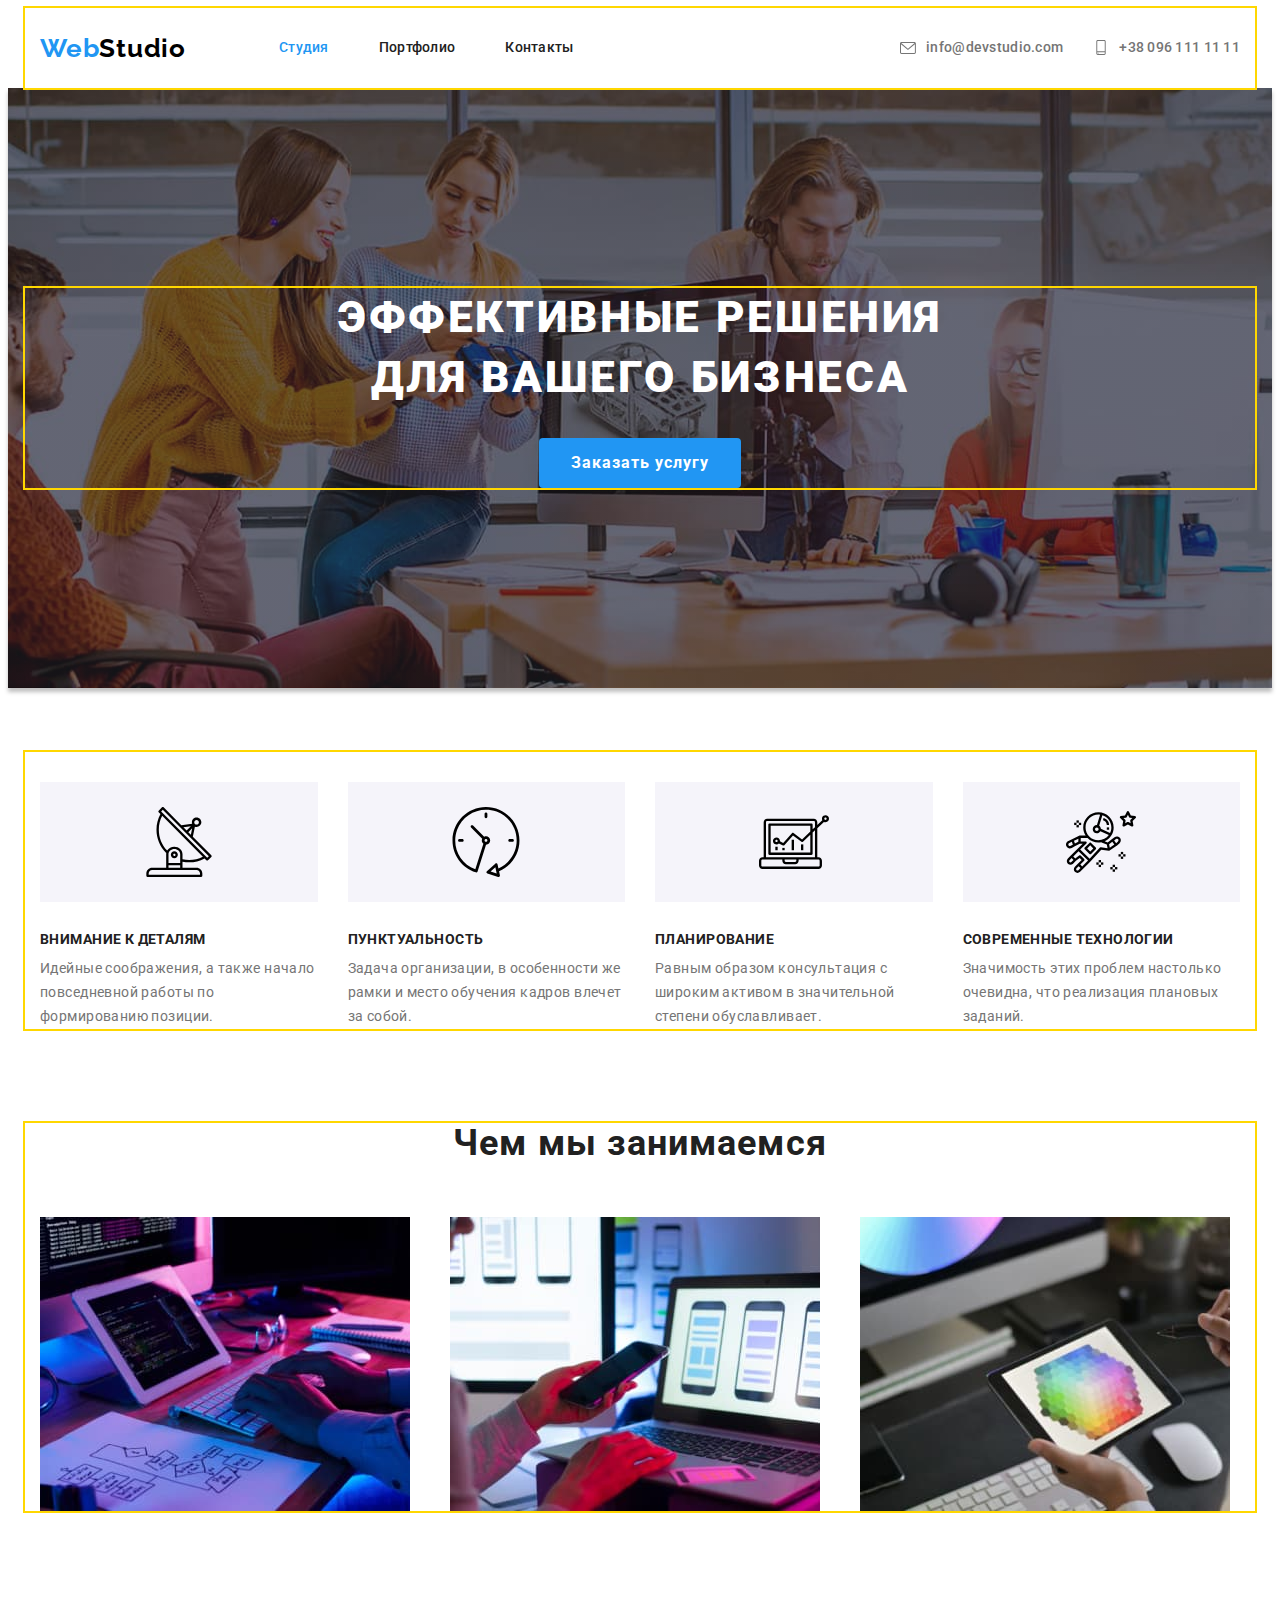
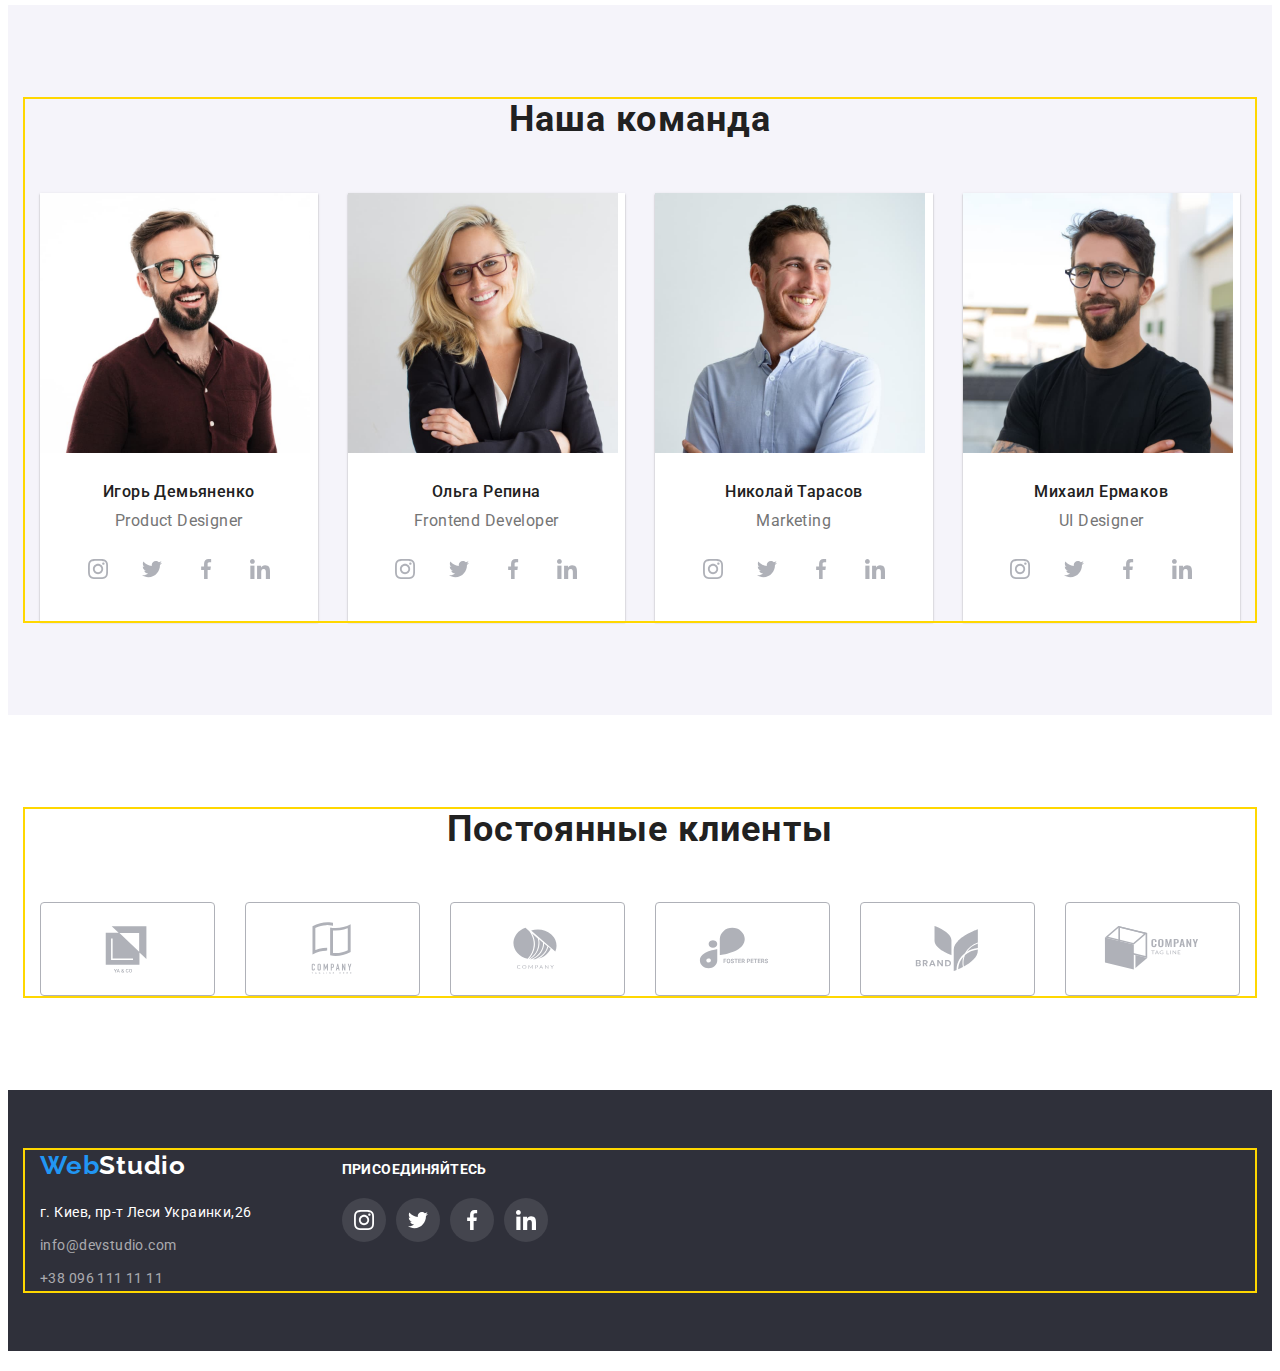
==== index.html @ 7d4956e7 "add files" ====
<!DOCTYPE html>
<html lang="ru">
<head>
    <meta charset="UTF-8">
    <meta http-equiv="X-UA-Compatible" content="IE=edge">
    <meta name="viewport" content="width=device-width, initial-scale=1.0">
    <link rel="stylesheet" href="https://cdnjs.cloudflare.com/ajax/libs/modern-normalize/1.1.0/modern-normalize.min.css"
        integrity="sha512-wpPYUAdjBVSE4KJnH1VR1HeZfpl1ub8YT/NKx4PuQ5NmX2tKuGu6U/JRp5y+Y8XG2tV+wKQpNHVUX03MfMFn9Q=="
        crossorigin="anonymous" referrerpolicy="no-referrer" />
    <link rel="stylesheet" href="./css/styles.css" />
    <link rel="preconnect" href="https://fonts.googleapis.com">
    <link rel="preconnect" href="https://fonts.gstatic.com" crossorigin>
    <link href="https://fonts.googleapis.com/css2?family=Raleway:wght@700&family=Roboto:wght@400;500;700;900&display=swap"
        rel="stylesheet">
    <title>Web Studio</title>
</head>
    <body>
        <!--header-->
        <header class="header">
            <div class="conteiner header-container">
                <nav class="heder-nav">
                    <a class="logo link " href="./index.html" lang="en">
                        Web<span class="header-logo">Studio</span>
                    </a>
                    <ul class="list header-list">
                        <li class="header-item"><a class="link header-link current-link" href="./index.html">Студия</a></li>
                        <li class="header-item"><a class="link header-link" href="./portfolio.html">Портфолио</a></li>
                        <li class="header-item"><a class="link header-link" href="./contacts">Контакты</a></li>
                    </ul>   
                </nav>
                <!--contacts-->
                <ul class="list header-contacts-list">
                    <li class="contakt-item">
                        <a class="link header-link" href="mailto:info@devstudio.com">
                            <svg class="contact-icon" width="16" height="12"><use href="images/icons.svg#icon-envelope"></use></svg>
                        info@devstudio.com</a>
                    </li>
                    <li class="contakt-item">
                        <a class="link header-link" href="tel:+380961111111">
                            <svg class="contact-icon" width="16" height="15">
                                <use href="images/icons.svg#icon-smartphone"></use>
                            </svg>
                            +38 096 111 11 11</a>
                    </li>
                </ul>
            </div>
        </header>
        <!--main-->
        <main class="main">
            <!--overlay-->
                <section class="hero-section overlay">
                    <div class="conteiner">
                            <h1 class="hiro-title">Эффективные решения для вашего бизнеса</h1>
                            <button class="hiro-btn" type="button">Заказать услугу</button>
                    </div> 
                </section>
            <!--features-->
            <section class="features section">
                <div class="conteiner">
                    <ul class="list features-list card-set">
                        <li class="features-item item">
                            <div class="features-group-item">
                                <svg class="features-group-icon" width="70" height="70">
                                    <use href="images/icons.svg#icon-antenna-1"></use>
                                </svg>
                            </div>
                            <h3 class="features-title">Внимание к деталям</h3>
                            <p class="features-after-title">Идейные соображения, а также начало повседневной работы по формированию позиции.</p>
                        </li>
                        <li class="features-item item">
                            <div class="features-group-item">
                                <svg class="features-group-icon" width="70" height="70">
                                    <use href="images/icons.svg#icon-clock-1"></use>
                                </svg>
                            </div>
                            <h3 class="features-title features-margin">Пунктуальность</h3>
                            <p class="features-after-title features-margin">Задача организации, в особенности же рамки и место обучения кадров влечет за собой.</p>
                        </li>
                        <li class="features-item item">
                            <div class="features-group-item">
                                <svg class="features-group-icon" width="70" height="70">
                                    <use href="images/icons.svg#icon-diagram-1"></use>
                                </svg>
                            </div>
                            <h3 class="features-title features-margin">Планирование</h3>
                            <p class="features-after-title features-margin">Равным образом консультация с широким активом в значительной степени обуславливает.</p>
                        </li>
                        <li class="features-item item">
                            <div class="features-group-item">
                                <svg class="features-group-icon" width="70" height="70">
                                    <use href="images/icons.svg#icon-astronaut-1"></use>
                                </svg>
                            </div>
                            <h3 class="features-title features-margin">Современные технологии</h3>
                            <p class="features-after-title features-margin">Значимость этих проблем настолько очевидна, что реализация плановых заданий.</p>
                        </li>
                    </ul>
                </div>
            </section>
            <!--work-->
            <section class="section work">
                <div class="conteiner">
                    <h2 class="section-title">Чем мы занимаемся</h2>
                    <ul class="list work-list card-set">
                        <li class="work-item item"><img width="370" height="294" src="./images/about_1.jpg" alt="написание кода для веб-сайта"></li>
                        <li class="work-item item"><img width="370" height="294" src="./images/about_2.jpg" alt="разработка мобильного дизайна"></li>
                        <li class="work-item item"><img width="370" height="294" src="./images/about_3.jpg" alt="подбор цветового решения дизайнером"></li>
                    </ul>
                </div>
            </section>
            <!--about-->
            <section class="section about">
                <div class="conteiner">
                    <h2 class="section-title">Наша команда</h2>
                    <ul class="card-set list">
                        <li class="about-item item">
                            <img width="270" height="260" src="./images/teem_1.jpg" alt="Игорь Демьяненко">
                            <div class=" about-wrapper">
                                <h3 class="about-item-title">Игорь Демьяненко</h3>
                                <p class="about-after-title" lang="en">Product Designer</p>
                                <ul class="social-list list">
                                    <li class="social-item">
                                        <a href="" class="social-link" target="_blank" rel="noopener norefererr">
                                            <svg class="social-icon" width="20" height="20">
                                                <use href="images/icons.svg#icon-instagram-2"></use>
                                            </svg>
                                        </a>
                                    </li>
                                    <li class="social-item">
                                        <a href="" class="social-link" target="_blank" rel="noopener norefererr">
                                            <svg class="social-icon" width="20" height="20">
                                                <use href="images/icons.svg#icon-twitter-1"></use>
                                            </svg>
                                        </a>
                                    </li>
                                    <li class="social-item">
                                        <a href="" class="social-link" target="_blank" rel="noopener norefererr">
                                            <svg class="social-icon" width="20" height="20">
                                                <use href="images/icons.svg#icon-facebook-1"></use>
                                            </svg>
                                        </a>
                                    </li>
                                    <li class="social-item">
                                        <a href="" class="social-link" target="_blank" rel="noopener norefererr">
                                            <svg class="social-icon" width="20" height="20">
                                                <use href="images/icons.svg#icon-linkedin-1"></use>
                                            </svg>
                                        </a>
                                    </li>
                                </ul>
                            </div>
                        </li>
                        <li class="about-item item">
                            <img width="270" height="260" src="./images/teem_2.jpg" alt="Ольга Репина">
                            <div class=" about-wrapper">
                                <h3 class="about-item-title">Ольга Репина</h3>
                                <p class="about-after-title" lang="en">Frontend Developer</p>
                                <ul class="social-list list">
                                    <li class="social-item">
                                        <a href="" class="social-link" target="_blank" rel="noopener norefererr">
                                            <svg class="social-icon" width="20" height="20">
                                                <use href="images/icons.svg#icon-instagram-2"></use>
                                            </svg>
                                        </a>
                                    </li>
                                    <li class="social-item">
                                        <a href="" class="social-link" target="_blank" rel="noopener norefererr">
                                            <svg class="social-icon" width="20" height="20">
                                                <use href="images/icons.svg#icon-twitter-1"></use>
                                            </svg>
                                        </a>
                                    </li>
                                    <li class="social-item">
                                        <a href="" class="social-link" target="_blank" rel="noopener norefererr">
                                            <svg class="social-icon" width="20" height="20">
                                                <use href="images/icons.svg#icon-facebook-1"></use>
                                            </svg>
                                        </a>
                                    </li>
                                    <li class="social-item">
                                        <a href="" class="social-link" target="_blank" rel="noopener norefererr">
                                            <svg class="social-icon" width="20" height="20">
                                                <use href="images/icons.svg#icon-linkedin-1"></use>
                                            </svg>
                                        </a>
                                    </li>
                                </ul>
                            </div>
                        </li>
                        <li class="about-item item">
                            <img width="270" height="260" src="./images/teem_3.jpg" alt="Николай Тарасов">
                            <div class=" about-wrapper">
                                <h3 class="about-item-title">Николай Тарасов</h3>
                                <p class="about-after-title" lang="en">Marketing</p>
                                <ul class="social-list list">
                                    <li class="social-item">
                                        <a href="" class="social-link" target="_blank" rel="noopener norefererr">
                                            <svg class="social-icon" width="20" height="20">
                                                <use href="images/icons.svg#icon-instagram-2"></use>
                                            </svg>
                                        </a>
                                    </li>
                                    <li class="social-item">
                                        <a href="" class="social-link" target="_blank" rel="noopener norefererr">
                                            <svg class="social-icon" width="20" height="20">
                                                <use href="images/icons.svg#icon-twitter-1"></use>
                                            </svg>
                                        </a>
                                    </li>
                                    <li class="social-item">
                                        <a href="" class="social-link" target="_blank" rel="noopener norefererr">
                                            <svg class="social-icon" width="20" height="20">
                                                <use href="images/icons.svg#icon-facebook-1"></use>
                                            </svg>
                                        </a>
                                    </li>
                                    <li class="social-item">
                                        <a href="" class="social-link" target="_blank" rel="noopener norefererr">
                                            <svg class="social-icon" width="20" height="20">
                                                <use href="images/icons.svg#icon-linkedin-1"></use>
                                            </svg>
                                        </a>
                                    </li>
                                </ul>
                            </div>
                        </li>
                        <li class="about-item item">
                            <img width="270" height="260" src="./images/teem_4.jpg" alt="Михаил Ермаков">
                            <div class=" about-wrapper">
                                <h3 class="about-item-title">Михаил Ермаков</h3>
                                <p class="about-after-title" lang="en">UI Designer</p>
                                <ul class="social-list list">
                                    <li class="social-item">
                                        <a href="" class="social-link" target="_blank" rel="noopener norefererr">
                                            <svg class="social-icon" width="20" height="20">
                                                <use href="images/icons.svg#icon-instagram-2"></use>
                                            </svg>
                                        </a>
                                    </li>
                                    <li class="social-item">
                                        <a href="" class="social-link" target="_blank" rel="noopener norefererr">
                                            <svg class="social-icon" width="20" height="20">
                                                <use href="images/icons.svg#icon-twitter-1"></use>
                                            </svg>
                                        </a>
                                    </li>
                                    <li class="social-item">
                                        <a href="" class="social-link" target="_blank" rel="noopener norefererr">
                                            <svg class="social-icon" width="20" height="20">
                                                <use href="images/icons.svg#icon-facebook-1"></use>
                                            </svg>
                                        </a>
                                    </li>
                                    <li class="social-item">
                                        <a href="" class="social-link" target="_blank" rel="noopener norefererr">
                                            <svg class="social-icon" width="20" height="20">
                                                <use href="images/icons.svg#icon-linkedin-1"></use>
                                            </svg>
                                        </a>
                                    </li>
                                </ul>
                            </div>
                        </li>
                    </ul>
                </div>
            </section>
            <!--regular-customer-->
            <section class="section regular-customer">
                <div class="conteiner">
                    <h2 class="section-title">Постоянные клиенты</h2>
                        <ul class="regular-customer-list card-set list">
                            <li class="item regular-customer-item">
                                <a class="link regular-customer-link" href="" target="_blank" rel="noopener norefererr">
                                    <svg class="regular-customer-icon" width="106" height="60">
                                        <use href="images/icons.svg#icon-client-1"></use>
                                    </svg>
                                </a>
                            </li>
                            <li class="item regular-customer-item">
                                <a class="link regular-customer-link" href="" target="_blank" rel="noopener norefererr">
                                    <svg class="regular-customer-icon" width="106" height="60">
                                        <use href="images/icons.svg#icon-client-2"></use>
                                    </svg>
                                </a>
                            </li>
                            <li class="item regular-customer-item">
                                <a class="link regular-customer-link" href="" target="_blank" rel="noopener norefererr">
                                    <svg class="regular-customer-icon" width="106" height="60">
                                        <use href="images/icons.svg#icon-client-3"></use>
                                    </svg>
                                </a>
                            </li>
                            <li class="item regular-customer-item">
                                <a class="link regular-customer-link" href="" target="_blank" rel="noopener norefererr">
                                    <svg class="regular-customer-icon" width="106" height="60">
                                        <use href="images/icons.svg#icon-client-4"></use>
                                    </svg>
                                </a>
                            </li>
                            <li class="item regular-customer-item">
                                <a class="link regular-customer-link" href="" target="_blank" rel="noopener norefererr">
                                    <svg class="regular-customer-icon" width="106" height="60">
                                        <use href="images/icons.svg#icon-client-5"></use>
                                    </svg>
                                </a>
                            </li>
                            <li class="item regular-customer-item">
                                <a class="link regular-customer-link" href="" target="_blank" rel="noopener norefererr">
                                    <svg class="regular-customer-icon" width="106" height="60">
                                        <use href="images/icons.svg#icon-client-6"></use>
                                    </svg>
                                </a>
                            </li>
                        </ul>
                </div>
            </section>
        </main>
        <!--footer-->
        <footer class="footer section">
            <div class="container-footer conteiner">
                <div class="footer-cont-item">
                    <a class="logo link" href="./index.html" lang="en">
                        Web<span class="footer-logo">Studio</span>
                    </a>
                    <ul class="list footer-list">
                        <li class="footer-item">
                            <a class="link footer-item-link" href="https://goo.gl/maps/LukTUDe9WhDewyrs6" target="_blank"
                                rel="noopener norefererr">г. Киев,
                                пр-т Леси Украинки,26</a>
                        </li>
                        <li class="footer-item">
                            <a class="link footer-item-link" href="mailto:info@devstudio.com">info@devstudio.com</a>
                        </li>
                        <li class="footer-item">
                            <a class="link footer-item-link" href="tel:+380961111111">+38 096 111 11 11</a>
                        </li>
                    </ul>
                </div>
                <div class="footer-cont-item">
                    <h3 class="footer-social-title">присоединяйтесь</h3>
                    <ul class="social-list list">
                        <li class="social-item">
                            <a href="" class="social-link">
                                <svg class="social-icon" width="20" height="20">
                                    <use href="images/icons.svg#icon-instagram-2"></use>
                                </svg>
                            </a>
                        </li>
                        <li class="social-item">
                            <a href="" class="social-link">
                                <svg class="social-icon" width="20" height="20">
                                    <use href="images/icons.svg#icon-twitter-1"></use>
                                </svg>
                            </a>
                        </li>
                        <li class="social-item">
                            <a href="" class="social-link">
                                <svg class="social-icon" width="20" height="20">
                                    <use href="images/icons.svg#icon-facebook-1"></use>
                                </svg>
                            </a>
                        </li>
                        <li class="social-item">
                            <a href="" class="social-link">
                                <svg class="social-icon" width="20" height="20">
                                    <use href="images/icons.svg#icon-linkedin-1"></use>
                                </svg>
                            </a>
                        </li>
                    </ul>
                </div>
            </div>
        </footer>
    </body>
</html>
---- css/styles.css ----
html {
  box-sizing: border-box;
}

:root {
  --dark-color: #212121;
  --main-text-color: #757575;
  --social-grey-color: #afb1b8;
  --light-color: #fff;
  --lighter-color: #f5f4fa;
  --accent-color: #2196f3;
  --active-accent-color: #188ce8;
  --beckground-color: #2f303a;
  --text-color: #000000;
}

body {
  font-family: 'Roboto', sans-serif;
  font-size: 14px;
  line-height: 1.71;
  letter-spacing: 0.03em;
  color: var(--main-text-color);
}

p,
h1,
h2,
h3,
h4,
h5,
h6 {
  margin: 0px;
}

ul {
  margin: 0px;
  padding: 0px;
}

.conteiner {
  width: 1200px;
  padding-left: 15px;
  padding-right: 15px;
  margin: 0 auto;
  outline: 2px solid gold;
}
img {
  display: block;
  width: 100;
  height: auto;
}
button {
  cursor: pointer;
}

.list {
  list-style: none;
}

.link {
  text-decoration: none;
  color: inherit;
}

.visually-hidden {
  position: absolute;
  white-space: nowrap;
  width: 1px;
  height: 1px;
  overflow: hidden;
  border: 0;
  padding: 0;
  clip: rect(0 0 0 0);
  clip-path: inset(50%);
  margin: -1px;
}

.section {
  padding-top: 94px;
  padding-bottom: 94px;
}

.item {
  margin-top: 30px;
  margin-left: 30px;
}
.card-set {
  display: flex;
  flex-wrap: wrap;
  margin-left: -30px;
  margin-top: -30px;
}
/*-----------------header-----------------------------*/
.header .logo {
  margin-right: 93px;
}

.heder-nav {
  display: flex;
  align-items: center;
}

.header-container {
  display: flex;
}

.header-list {
  color: var(--dark-color);
  display: flex;
}

.header-item:not(:last-child) {
  margin-right: 50px;
}

.header-contacts-list {
  display: flex;
  align-items: center;
  margin-left: auto;
  justify-content: center;
}

.contact-item {
  margin-right: 50px;
}

.header-link {
  font-weight: 500;
  font-size: 14px;
  line-height: 1.14;
  letter-spacing: 0.02em;
  padding-top: 32px;
  padding-bottom: 32px;
  display: flex;
  align-items: center;
}

.header-link:hover,
.header-link:focus,
.current-link {
  color: var(--accent-color);
}

.logo {
  font-family: Raleway;
  font-weight: 700;
  font-size: 26px;
  line-height: 1.19;
  letter-spacing: 0.03em;
  color: var(--accent-color);
  display: block;
}

.header-logo {
  color: var(--text-color);
}

.contakt-item {
  margin-left: 30px;
}

.contact-icon {
  fill: currentColor;
  display: block;
  margin-right: 10px;
}
.contakt-icon:hover,
.contakt-icon:focus {
  color: var(--accent-color);
}
/* ----------------HERO ---main-section----Замовити послугу-------------*/
.hero-section {
  display: block;
  background-color: var(--beckground-color);
  padding-top: 200px;
  padding-bottom: 200px;
  box-shadow: 0px 4px 4px rgba(0, 0, 0, 0.25);
}

.overlay {
  max-width: 1600px;
  margin-left: auto;
  margin-right: auto;
  background-image: linear-gradient(rgba(47, 48, 58, 0.4), rgba(47, 48, 58, 0.4)),
    url(../images/hero-bg.jpg);
  background-repeat: no-repeat;
  background-position: center;
  background-size: cover;
}

.hiro-title {
  font-weight: 900;
  font-size: 44px;
  line-height: 1.36;
  text-align: center;
  letter-spacing: 0.06em;
  text-transform: uppercase;
  color: var(--light-color);
  max-width: 696px;
  margin-left: auto;
  margin-right: auto;
  margin-bottom: 30px;
}

.hiro-btn {
  font-family: Roboto;
  font-style: normal;
  font-weight: bold;
  font-size: 16px;
  line-height: 1.87;
  display: flex;
  align-items: center;
  letter-spacing: 0.06em;
  color: var(--light-color);
  background: var(--accent-color);
  box-shadow: 0px 4px 4px rgba(0, 0, 0, 0.15);
  border-radius: 4px;
  margin-left: auto;
  margin-right: auto;
  padding: 10px 32px;
  border: none;
  box-shadow: 0px 4px 4px rgba(0, 0, 0, 0.15);
}

.hiro-btn:active,
.hiro-btn:hover {
  background-color: var(--active-accent-color);
}
/*----------------------FEATUREs-----Особливості--------------------------------*/
.features {
  padding-bottom: 0px;
}

.features-item {
  width: calc(100% / 4 - 30px);
}

.features-title {
  font-size: 14px;
  line-height: 1.14;
  letter-spacing: 0.03em;
  text-transform: uppercase;
  color: var(--dark-color);
  margin-bottom: 10px;
}
.features-group-list {
  display: flex;
  justify-content: center;
}

.features-group-item {
  height: 120px;
  background-color: var(--lighter-color);
  display: flex;
  justify-content: center;
  align-items: center;
  margin-bottom: 30px;
}

/*-----------------------SECTION TITLE-----Чим ми займаємось---------------------------*/
.section-title {
  font-size: 36px;
  line-height: 1.16;
  text-align: center;
  letter-spacing: 0.03em;
  color: var(--dark-color);
  margin-bottom: 52px;
}

.work-item {
  width: calc(100% / 3 - 30px);
}

/*-----------------------about--------наша команда------------------------*/
.about {
  background: var(--lighter-color);
  text-align: center;
  max-width: 1600px;
  margin-left: auto;
  margin-right: auto;
}

.about-item {
  width: calc(100% / 4 - 30px);
  background-color: var(--light-color);
  box-shadow: 0px 1px 3px rgba(0, 0, 0, 0.12), 0px 1px 1px rgba(0, 0, 0, 0.14),
    0px 2px 1px rgba(0, 0, 0, 0.2);
}

.about-item-title {
  font-weight: 500;
  color: var(--dark-color);
  margin-bottom: 10px;
}

.about-after-title {
  margin-bottom: 16px;
}

.about-after-title,
.about-item-title {
  font-size: 16px;
  line-height: 1.18;
}

.about-wrapper {
  padding: 30px;
}

.social-list {
  display: flex;
  justify-content: center;
}

.social-link {
  width: 44px;
  height: 44px;
  background-color: var(--light-color);
  display: flex;
  justify-content: center;
  align-items: center;
  border-radius: 50%;
  color: var(--social-grey-color);
}

.social-item:not(:last-child) {
  margin-right: 10px;
}

.social-icon {
  fill: currentColor;
}

.social-link:hover,
.social-link:focus {
  background-color: var(--accent-color);
  color: var(--light-color);
}
/*--------------------------Постійні клієнти----------------------*/
.regular-customer-link {
  background-color: var(--light-color);
  display: flex;
  justify-content: center;
  align-items: center;
  color: var(--social-grey-color);
  border: 1px solid var(--social-grey-color);
  border-radius: 4px;
  padding: 16px 32px;
}
.regular-customer-icon {
  fill: currentColor;
}
.regular-customer-icon:hover,
.regular-customer-icon:focus {
  color: var(--accent-color);
}

.regular-customer-item:hover,
.regular-customer-item:focus {
  border-color: var(--accent-color);
}
.regular-customer-item {
  width: calc(100% / 6 - 30px);
}
/*-----------------------------FOOTER-------------------------*/

.footer {
  background-color: var(--beckground-color);
  padding-top: 60px;
  padding-bottom: 60px;
  margin-bottom: 20px;
  max-width: 1600px;
  margin-left: auto;
  margin-right: auto;
}

.footer .logo {
  margin-bottom: 20px;
}

.footer-item-link[target='_blank'] {
  color: var(--light-color);
}

.footer-item-link {
  color: rgba(255, 255, 255, 0.6);
}

.footer-item:not(:last-child) {
  margin-bottom: 9px;
}

.footer-item-link:hover,
.footer-item-link:focus {
  color: var(--accent-color);
}

.footer-logo {
  color: var(--light-color);
}

.footer-cont-item:not(:last-child) {
  margin-right: 90px;
}
/*-------------*/
.container-footer {
  display: flex;
  align-items: baseline;
}
.footer-social-container {
  margin-left: 70px;
}

.footer-social-title {
  font-size: 14px;
  line-height: 1.14;
  font-weight: bold;
  letter-spacing: 0.03em;
  color: var(--light-color);
  margin-bottom: 20px;
  text-transform: uppercase;
}

.footer .social-link {
  background-color: rgba(255, 255, 255, 0.1);
  color: var(--light-color);
}

.footer .social-link:hover,
.footer .social-link:focus {
  background-color: var(--accent-color);
}
/*------------------------PORTFOLIO---------------------------*/
.portfolio-button {
  font-family: Roboto;
  font-style: normal;
  font-weight: 500;
  font-size: 16px;
  line-height: 1.62;
  text-align: center;
  letter-spacing: 0.03em;
  padding: 6px 22px;
  border-radius: 4px;
  cursor: pointer;
  color: var(--dark-color);
  background-color: var(--lighter-color);
  border: none;
}

.portfolio-button-item:not(:last-of-type) {
  margin-right: 8px;
}

.portfolio-button:hover,
.portfolio-button:focus,
.portfolio-current-button {
  color: var(--light-color);
  background-color: var(--accent-color);
  box-shadow: 0px 3px 1px rgba(0, 0, 0, 0.1), 0px 1px 2px rgba(0, 0, 0, 0.08),
    0px 2px 2px rgba(0, 0, 0, 0.12);
}

.portfolio-button-list {
  display: flex;
  justify-content: center;
  margin-bottom: 50px;
}
/*------------------------PROJECTS------------------------------*/
.projects-item {
  width: calc(100% / 3 - 30px);
}
.projects-title {
  font-size: 18px;
  line-height: 2;
  letter-spacing: 0.06em;
  color: var(--dark-color);
  margin-bottom: 4px;
}
.projects-after-title {
  font-size: 16px;
  line-height: 1.87;
  letter-spacing: 0.03em;
  color: var(--main-text-color);
}

.projects-wrapper {
  border: 1px solid #eeeeee;
  padding: 20px 24px;
}

.projects-link {
  display: flex;
  flex-direction: column;
}

.projects-link:hover,
.projects-link:focus {
  box-shadow: 0px 4px 4px rgba(0, 0, 0, 0.25);
}
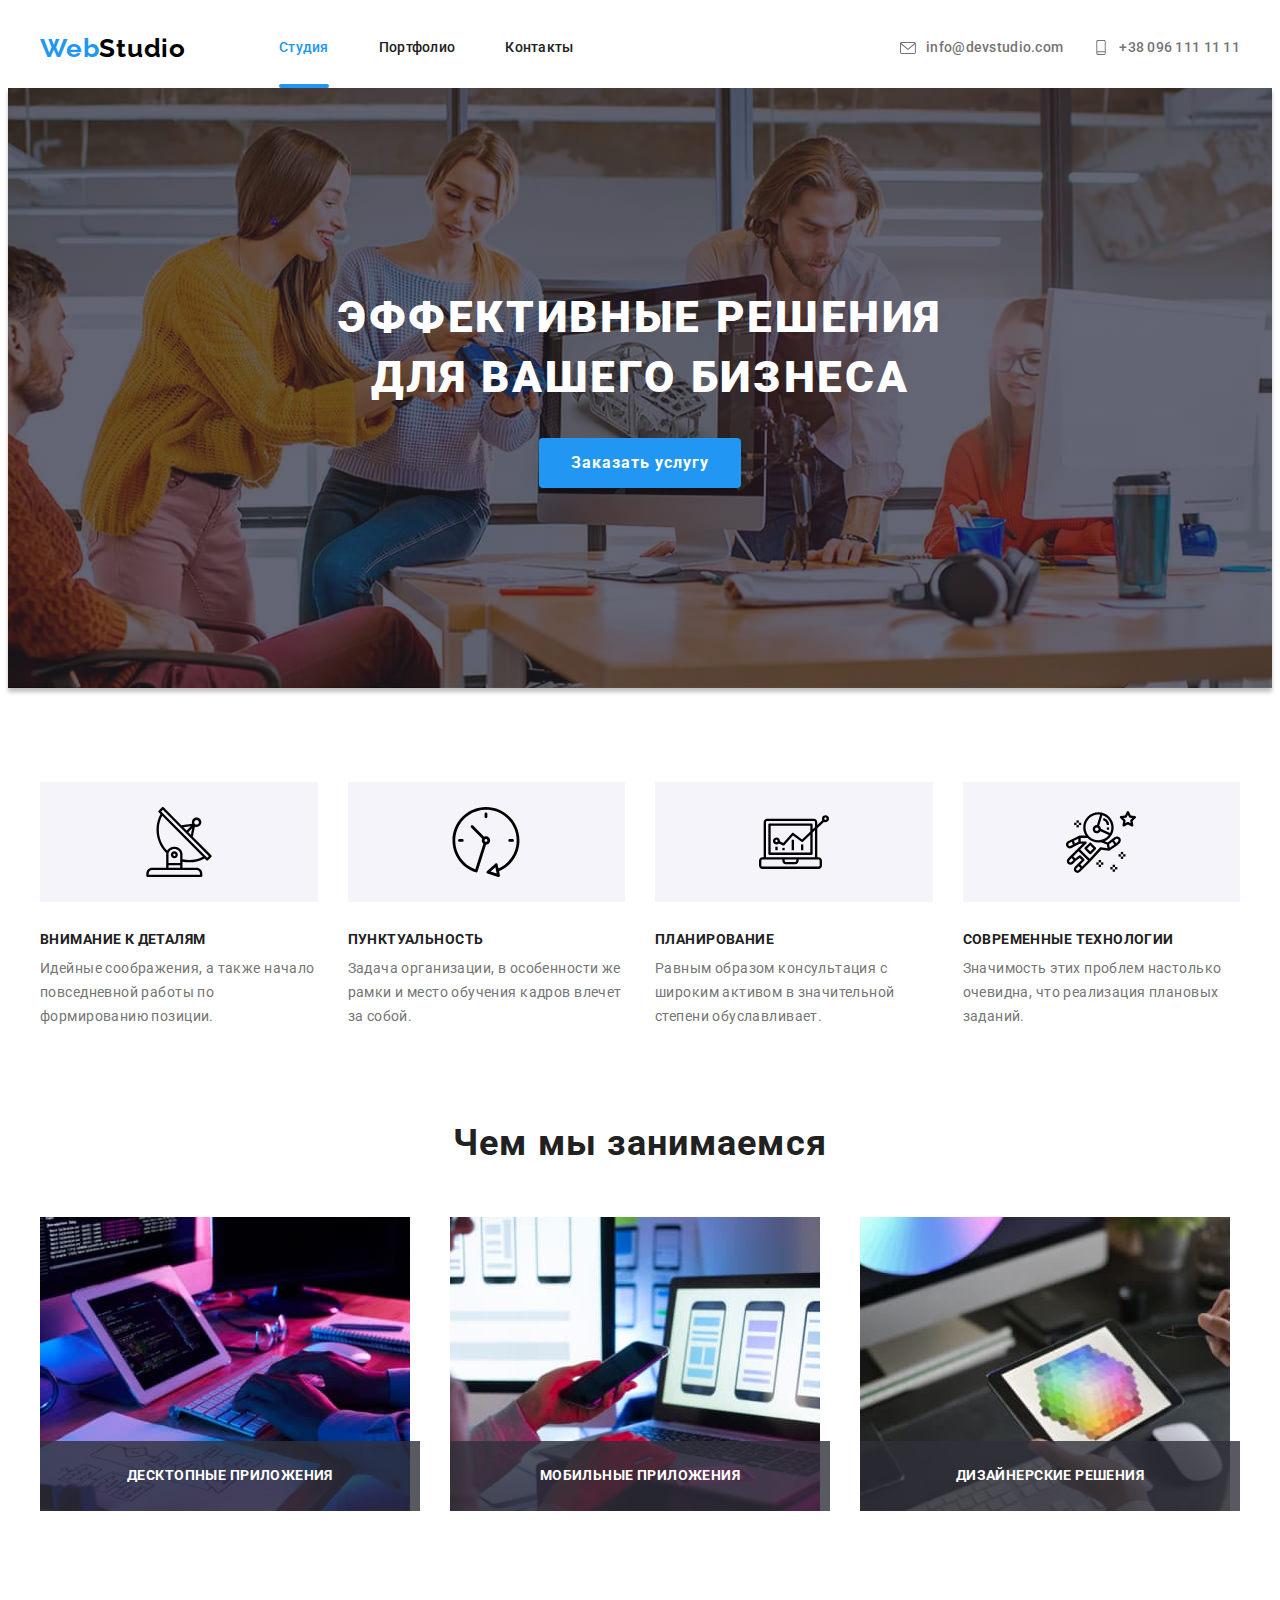
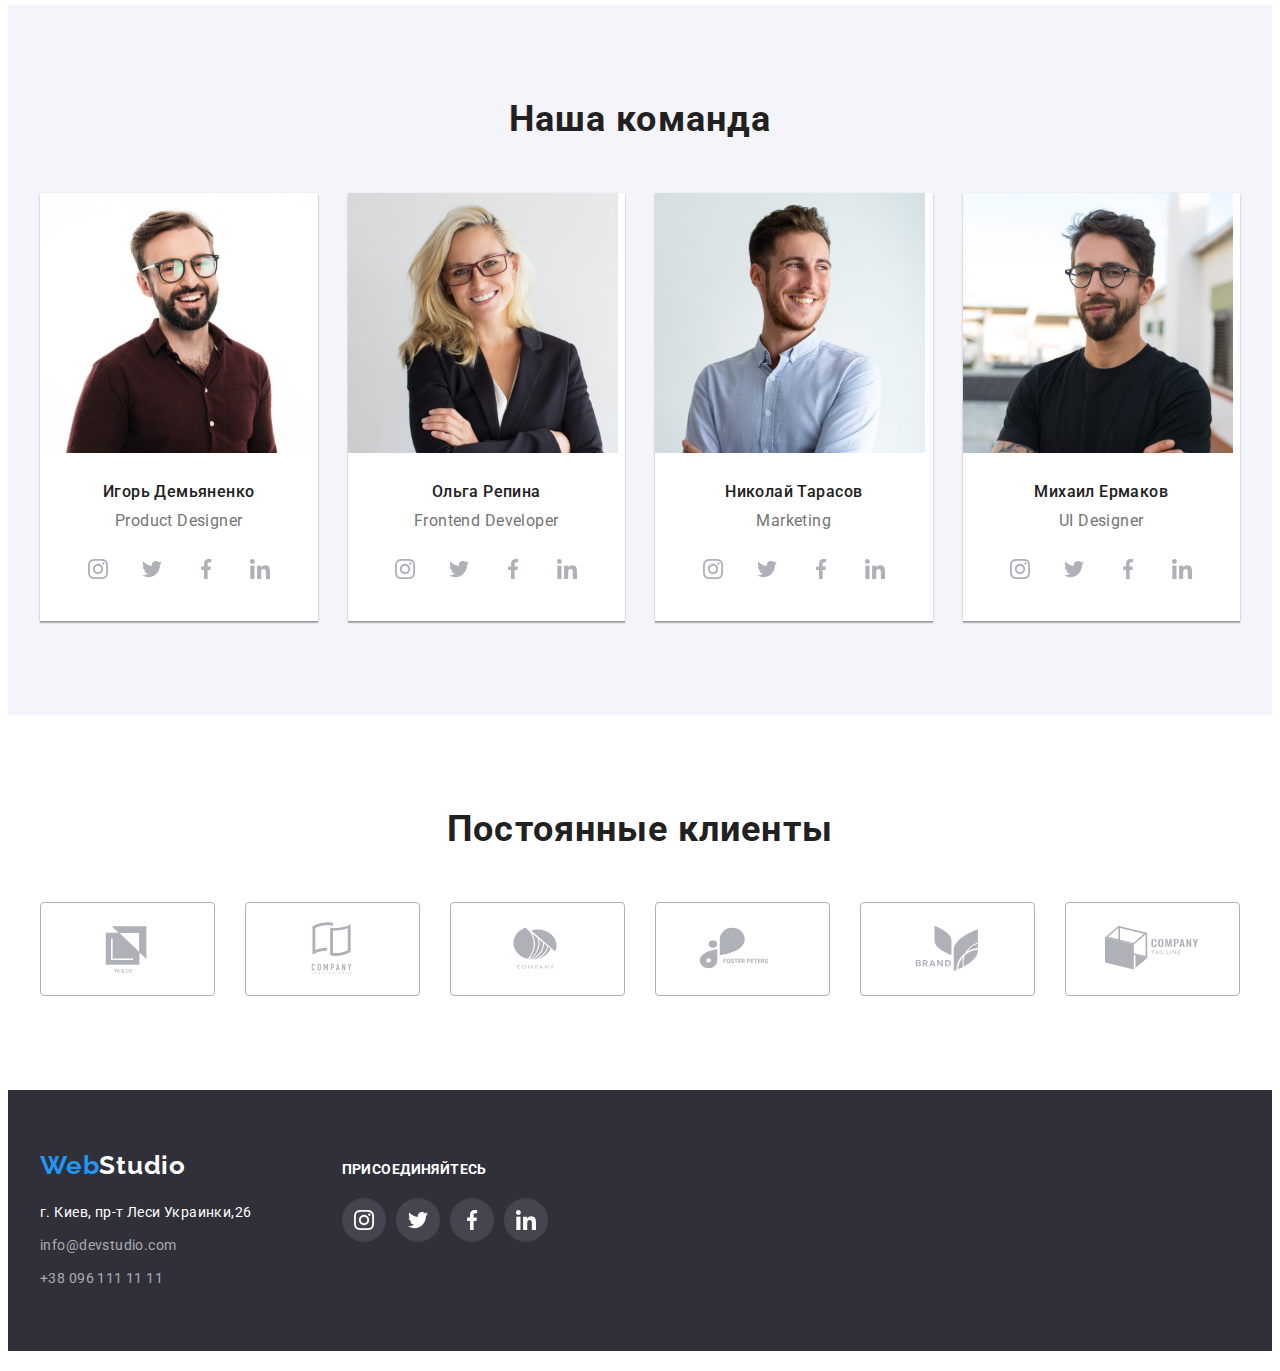
==== commit 546c4ddd: "коміт перед модалкою" ====
--- a/index.html
+++ b/index.html
@@ -23,7 +23,11 @@
                         Web<span class="header-logo">Studio</span>
                     </a>
                     <ul class="list header-list">
-                        <li class="header-item"><a class="link header-link current-link" href="./index.html">Студия</a></li>
+                        <li class="header-item">
+                            <div class="header-container-line">
+                                <a class="link header-link current-link" href="./index.html">Студия</a>
+                            </div>
+                        </li>
                         <li class="header-item"><a class="link header-link" href="./portfolio.html">Портфолио</a></li>
                         <li class="header-item"><a class="link header-link" href="./contacts">Контакты</a></li>
                     </ul>   
@@ -50,9 +54,9 @@
             <!--overlay-->
                 <section class="hero-section overlay">
                     <div class="conteiner">
-                            <h1 class="hiro-title">Эффективные решения для вашего бизнеса</h1>
-                            <button class="hiro-btn" type="button">Заказать услугу</button>
-                    </div> 
+                        <h1 class="hiro-title">Эффективные решения для вашего бизнеса</h1>
+                        <button class="hiro-btn" type="button">Заказать услугу</button>
+                    </div>
                 </section>
             <!--features-->
             <section class="features section">
@@ -102,9 +106,24 @@
                 <div class="conteiner">
                     <h2 class="section-title">Чем мы занимаемся</h2>
                     <ul class="list work-list card-set">
-                        <li class="work-item item"><img width="370" height="294" src="./images/about_1.jpg" alt="написание кода для веб-сайта"></li>
-                        <li class="work-item item"><img width="370" height="294" src="./images/about_2.jpg" alt="разработка мобильного дизайна"></li>
-                        <li class="work-item item"><img width="370" height="294" src="./images/about_3.jpg" alt="подбор цветового решения дизайнером"></li>
+                            <li class="work-item item">
+                                <div class="work-img-cont">
+                                    <img width="370" height="294" src="./images/about_1.jpg" alt="написание кода для веб-сайта">
+                                    <p class="work-img-text">Десктопные приложения</p>
+                                </div> 
+                            </li>
+                        <li class="work-item item">
+                            <div class="work-img-cont">
+                                <img width="370" height="294" src="./images/about_2.jpg" alt="разработка мобильного дизайна">
+                                <p class="work-img-text">Мобильные приложения</p>
+                            </div>
+                        </li>
+                        <li class="work-item item">
+                            <div class="work-img-cont">
+                                <img width="370" height="294" src="./images/about_3.jpg" alt="подбор цветового решения дизайнером">
+                                <p class="work-img-text">Дизайнерские решения</p>
+                            </div>
+                        </li>
                     </ul>
                 </div>
             </section>
--- a/css/styles.css
+++ b/css/styles.css
@@ -37,20 +37,32 @@
   padding: 0px;
 }
 
+img {
+  display: block;
+  width: 100;
+  height: auto;
+}
+button {
+  cursor: pointer;
+}
 .conteiner {
   width: 1200px;
   padding-left: 15px;
   padding-right: 15px;
   margin: 0 auto;
-  outline: 2px solid gold;
-}
-img {
-  display: block;
-  width: 100;
-  height: auto;
-}
-button {
-  cursor: pointer;
+}
+
+.section-title {
+  font-size: 36px;
+  line-height: 1.16;
+  text-align: center;
+  letter-spacing: 0.03em;
+  color: var(--dark-color);
+  margin-bottom: 52px;
+}
+.section {
+  padding-top: 94px;
+  padding-bottom: 94px;
 }
 
 .list {
@@ -75,11 +87,6 @@
   margin: -1px;
 }
 
-.section {
-  padding-top: 94px;
-  padding-bottom: 94px;
-}
-
 .item {
   margin-top: 30px;
   margin-left: 30px;
@@ -133,12 +140,26 @@
   padding-bottom: 32px;
   display: flex;
   align-items: center;
+  transition: color 250ms cubic-bezier(0.4, 0, 0.2, 1);
+}
+
+.header-container-line {
+  position: relative;
 }
 
 .header-link:hover,
 .header-link:focus,
 .current-link {
   color: var(--accent-color);
+}
+.current-link::after {
+  position: absolute;
+  content: '';
+  height: 4px;
+  width: 100%;
+  background-color: #2196f3;
+  border-radius: 2px;
+  bottom: 0px;
 }
 
 .logo {
@@ -163,6 +184,7 @@
   fill: currentColor;
   display: block;
   margin-right: 10px;
+  transition: color 250ms cubic-bezier(0.4, 0, 0.2, 1);
 }
 .contakt-icon:hover,
 .contakt-icon:focus {
@@ -220,6 +242,7 @@
   padding: 10px 32px;
   border: none;
   box-shadow: 0px 4px 4px rgba(0, 0, 0, 0.15);
+  transition: background-color 250ms cubic-bezier(0.4, 0, 0.2, 1);
 }
 
 .hiro-btn:active,
@@ -257,20 +280,29 @@
   margin-bottom: 30px;
 }
 
-/*-----------------------SECTION TITLE-----Чим ми займаємось---------------------------*/
-.section-title {
-  font-size: 36px;
-  line-height: 1.16;
-  text-align: center;
-  letter-spacing: 0.03em;
-  color: var(--dark-color);
-  margin-bottom: 52px;
-}
-
+/*----------------------work----------------------*/
 .work-item {
   width: calc(100% / 3 - 30px);
 }
 
+.work-img-cont {
+  position: relative;
+}
+
+.work-img-text {
+  position: absolute;
+  z-index: 1;
+  font-weight: 700;
+  line-height: 1.14;
+  text-align: center;
+  text-transform: uppercase;
+  color: var(--light-color);
+  background-color: rgba(47, 48, 58, 0.8);
+  width: 100%;
+  bottom: 0px;
+  padding-top: 27px;
+  padding-bottom: 27px;
+}
 /*-----------------------about--------наша команда------------------------*/
 .about {
   background: var(--lighter-color);
@@ -329,6 +361,7 @@
 
 .social-icon {
   fill: currentColor;
+  transition: color 250ms cubic-bezier(0.4, 0, 0.2, 1);
 }
 
 .social-link:hover,
@@ -346,19 +379,22 @@
   border: 1px solid var(--social-grey-color);
   border-radius: 4px;
   padding: 16px 32px;
+  transition: color 250ms cubic-bezier(0.4, 0, 0.2, 1);
 }
 .regular-customer-icon {
   fill: currentColor;
+  transition: color 250ms cubic-bezier(0.4, 0, 0.2, 1);
 }
 .regular-customer-icon:hover,
 .regular-customer-icon:focus {
   color: var(--accent-color);
 }
 
-.regular-customer-item:hover,
-.regular-customer-item:focus {
+.regular-customer-link:hover,
+.regular-customer-link:focus {
   border-color: var(--accent-color);
 }
+
 .regular-customer-item {
   width: calc(100% / 6 - 30px);
 }
@@ -384,6 +420,7 @@
 
 .footer-item-link {
   color: rgba(255, 255, 255, 0.6);
+  transition: color 250ms cubic-bezier(0.4, 0, 0.2, 1);
 }
 
 .footer-item:not(:last-child) {
@@ -424,6 +461,7 @@
 .footer .social-link {
   background-color: rgba(255, 255, 255, 0.1);
   color: var(--light-color);
+  transition: color 250ms cubic-bezier(0.4, 0, 0.2, 1);
 }
 
 .footer .social-link:hover,
@@ -445,6 +483,7 @@
   color: var(--dark-color);
   background-color: var(--lighter-color);
   border: none;
+  transition: color 250ms cubic-bezier(0.4, 0, 0.2, 1);
 }
 
 .portfolio-button-item:not(:last-of-type) {
@@ -468,6 +507,29 @@
 /*------------------------PROJECTS------------------------------*/
 .projects-item {
   width: calc(100% / 3 - 30px);
+}
+
+.projects-item:hover .projects-item-text {
+  transform: translateY(0%);
+}
+.projects-item-wrap {
+  position: relative;
+  overflow: hidden;
+}
+
+.projects-item-text {
+  position: absolute;
+  top: 0px;
+  left: 0px;
+  background-color: rgba(33, 150, 243, 0.9);
+  color: rgba(255, 255, 255, 1);
+  font-size: 18px;
+  line-height: 1.56;
+  letter-spacing: 0.03em;
+  padding: 63px 24px;
+  height: 100%;
+  transform: translateY(100%);
+  transition: transform 250ms;
 }
 .projects-title {
   font-size: 18px;
@@ -491,6 +553,7 @@
 .projects-link {
   display: flex;
   flex-direction: column;
+  transition: color 250ms cubic-bezier(0.4, 0, 0.2, 1);
 }
 
 .projects-link:hover,
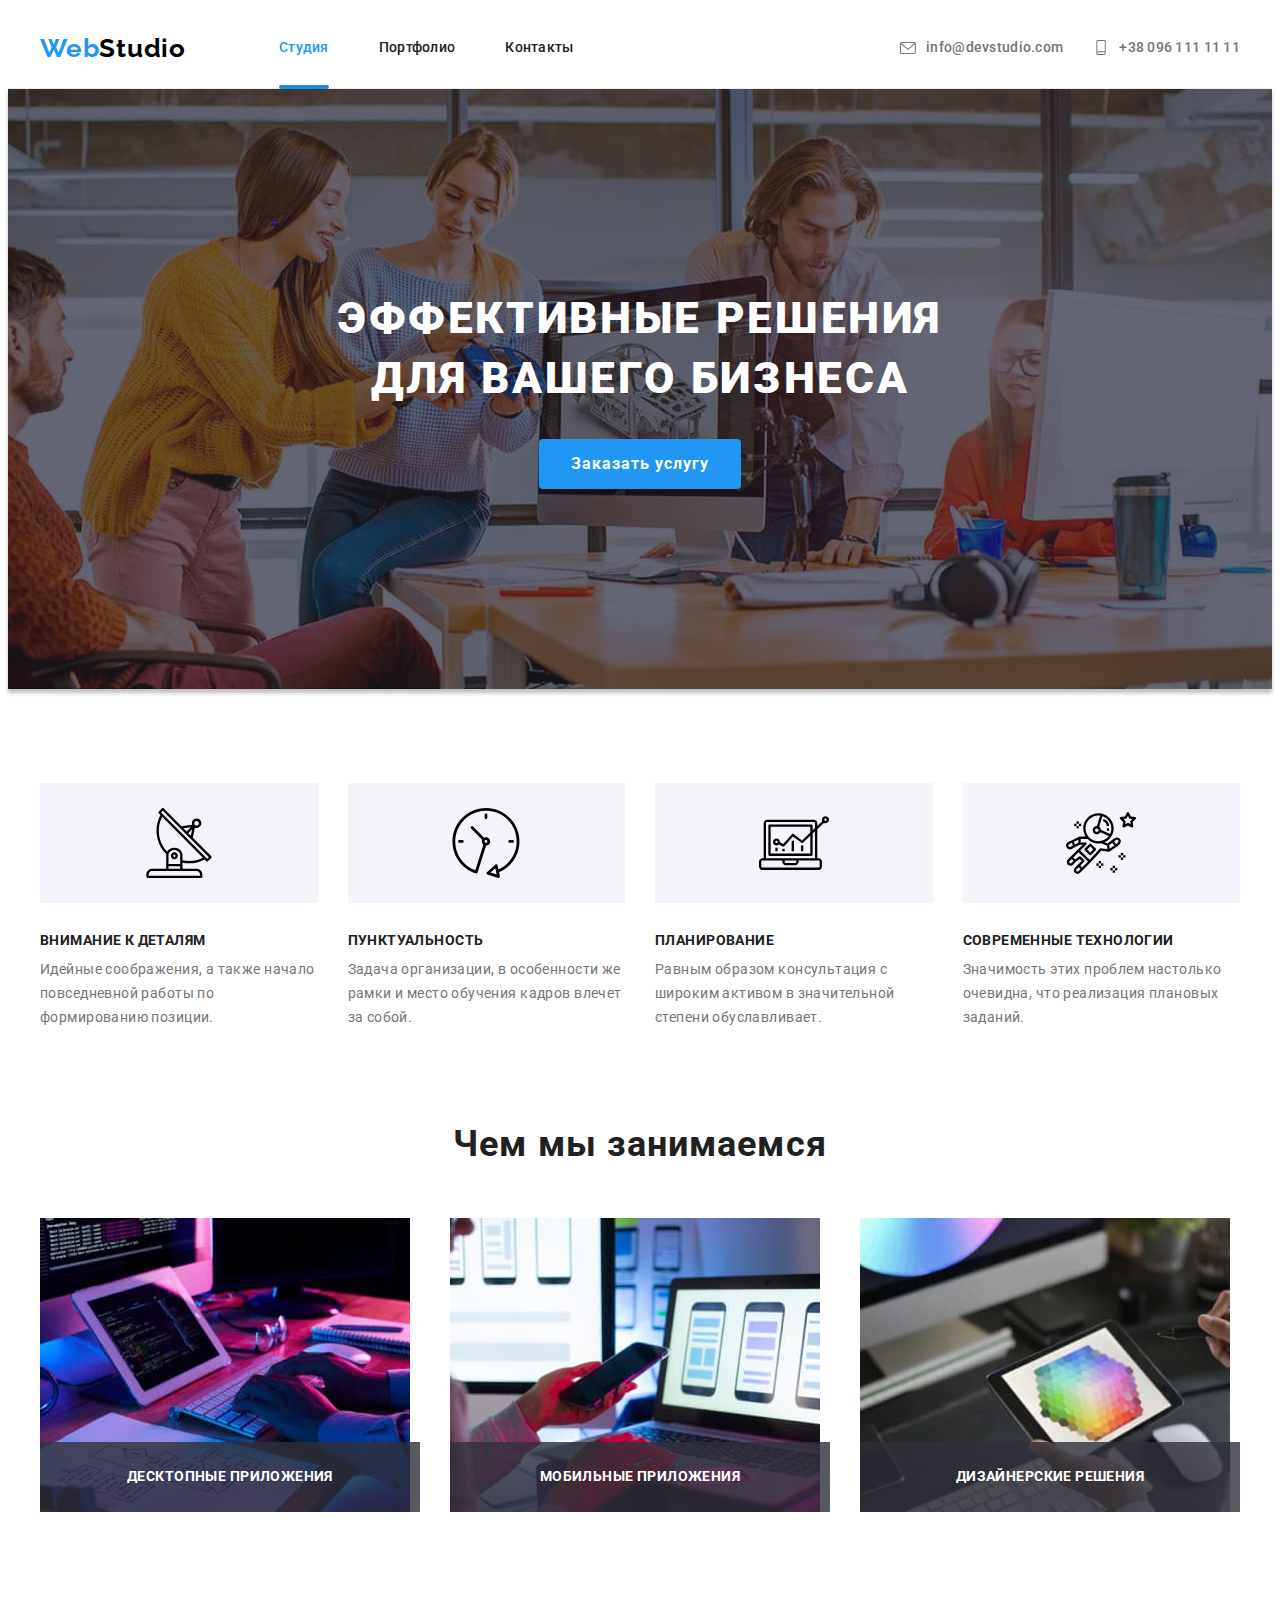
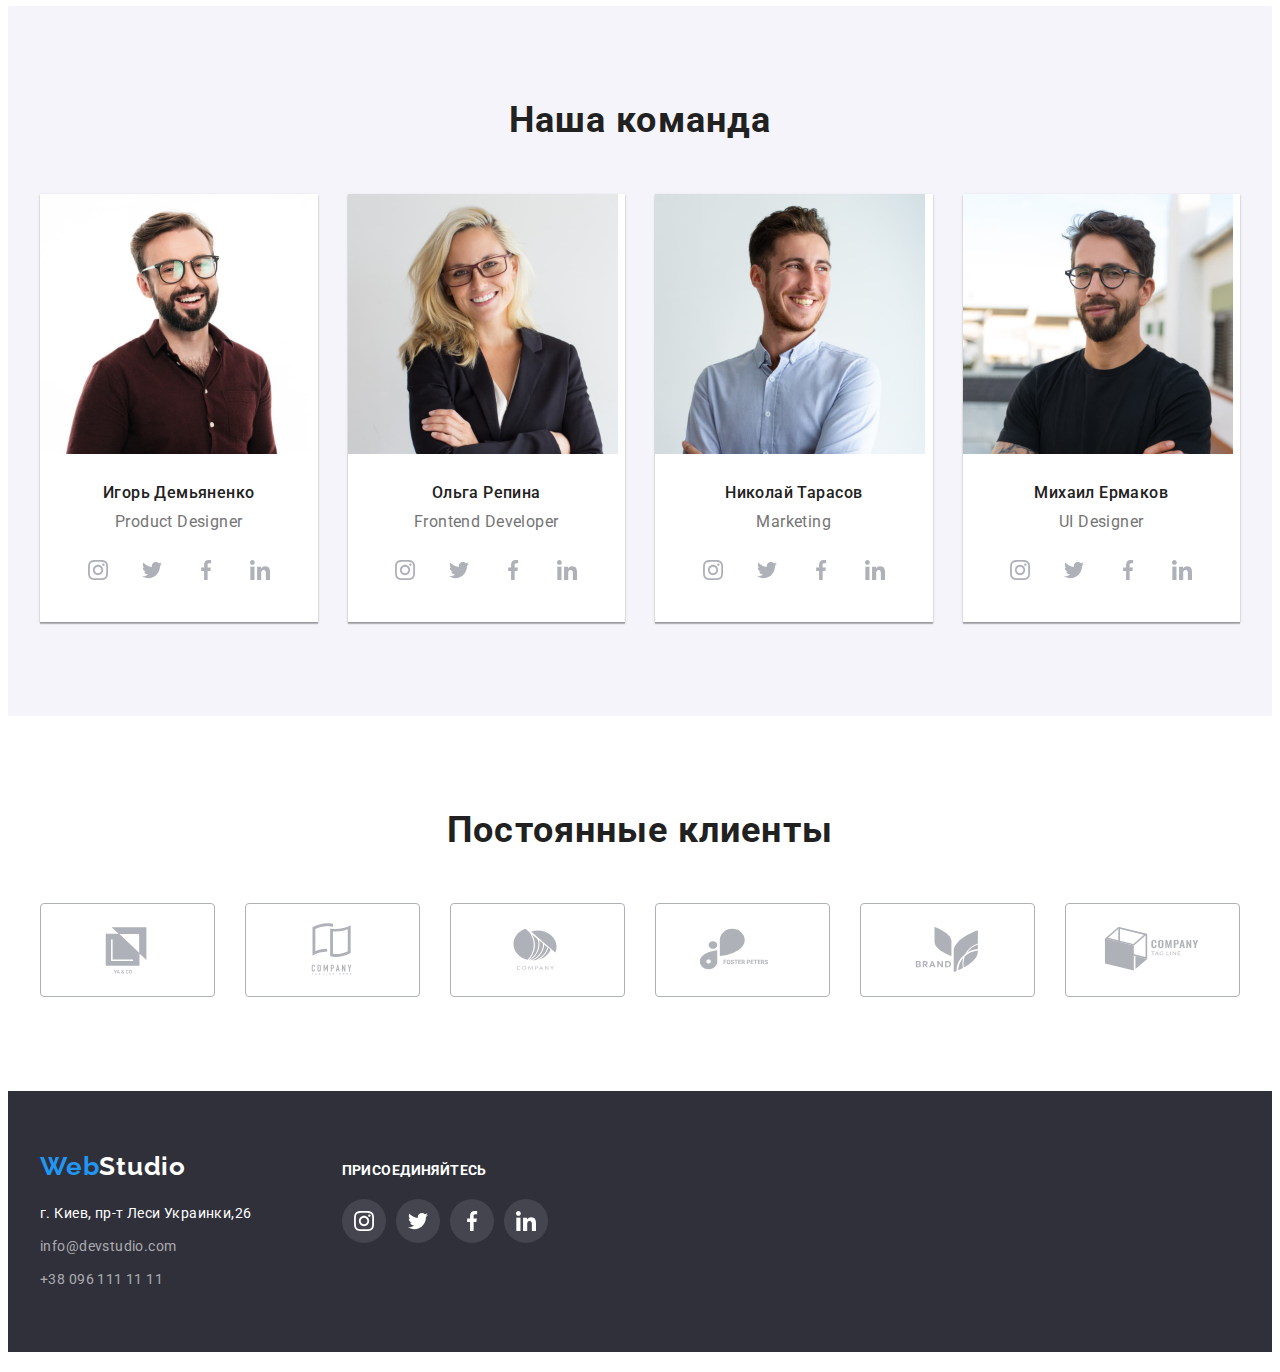
==== commit 39b60046: "hw-5 valid" ====
--- a/index.html
+++ b/index.html
@@ -24,9 +24,7 @@
                     </a>
                     <ul class="list header-list">
                         <li class="header-item">
-                            <div class="header-container-line">
-                                <a class="link header-link current-link" href="./index.html">Студия</a>
-                            </div>
+                            <a class="link header-link current-link" href="./index.html">Студия</a>
                         </li>
                         <li class="header-item"><a class="link header-link" href="./portfolio.html">Портфолио</a></li>
                         <li class="header-item"><a class="link header-link" href="./contacts">Контакты</a></li>
@@ -55,7 +53,7 @@
                 <section class="hero-section overlay">
                     <div class="conteiner">
                         <h1 class="hiro-title">Эффективные решения для вашего бизнеса</h1>
-                        <button class="hiro-btn" type="button">Заказать услугу</button>
+                        <button class="hiro-btn" data-modal-open type="button">Заказать услугу</button>
                     </div>
                 </section>
             <!--features-->
@@ -390,5 +388,15 @@
                 </div>
             </div>
         </footer>
+        <div class="backdrop is-hidden" data-modal>
+            <div class="modal">
+                <button type="button" class="modal-close" data-modal-close>
+                    <svg class="backdrop-close-icon" width="11" height="11">
+                        <use href="images/icons.svg#icon-Vector"></use>
+                    </svg>
+                </button>
+            </div>
+        </div>
+        <script src="./js/modal.js"></script>
     </body>
 </html>--- a/css/styles.css
+++ b/css/styles.css
@@ -12,6 +12,8 @@
   --active-accent-color: #188ce8;
   --beckground-color: #2f303a;
   --text-color: #000000;
+  --header-border-color: #ececec;
+  --transition: 250ms cubic-bezier(0.4, 0, 0.2, 1);
 }
 
 body {
@@ -98,6 +100,10 @@
   margin-top: -30px;
 }
 /*-----------------header-----------------------------*/
+.header {
+  border-bottom: 1px solid var(--header-border-color);
+}
+
 .header .logo {
   margin-right: 93px;
 }
@@ -140,7 +146,8 @@
   padding-bottom: 32px;
   display: flex;
   align-items: center;
-  transition: color 250ms cubic-bezier(0.4, 0, 0.2, 1);
+  transition: color var(--transition);
+  position: relative;
 }
 
 .header-container-line {
@@ -157,9 +164,9 @@
   content: '';
   height: 4px;
   width: 100%;
-  background-color: #2196f3;
+  background-color: var(--active-accent-color);
   border-radius: 2px;
-  bottom: 0px;
+  bottom: -1px;
 }
 
 .logo {
@@ -182,9 +189,7 @@
 
 .contact-icon {
   fill: currentColor;
-  display: block;
   margin-right: 10px;
-  transition: color 250ms cubic-bezier(0.4, 0, 0.2, 1);
 }
 .contakt-icon:hover,
 .contakt-icon:focus {
@@ -235,14 +240,13 @@
   letter-spacing: 0.06em;
   color: var(--light-color);
   background: var(--accent-color);
-  box-shadow: 0px 4px 4px rgba(0, 0, 0, 0.15);
   border-radius: 4px;
   margin-left: auto;
   margin-right: auto;
   padding: 10px 32px;
   border: none;
   box-shadow: 0px 4px 4px rgba(0, 0, 0, 0.15);
-  transition: background-color 250ms cubic-bezier(0.4, 0, 0.2, 1);
+  transition: background-color var(--transition);
 }
 
 .hiro-btn:active,
@@ -291,7 +295,6 @@
 
 .work-img-text {
   position: absolute;
-  z-index: 1;
   font-weight: 700;
   line-height: 1.14;
   text-align: center;
@@ -353,6 +356,7 @@
   align-items: center;
   border-radius: 50%;
   color: var(--social-grey-color);
+  transition: color var(--transition), background-color var(--transition);
 }
 
 .social-item:not(:last-child) {
@@ -361,7 +365,6 @@
 
 .social-icon {
   fill: currentColor;
-  transition: color 250ms cubic-bezier(0.4, 0, 0.2, 1);
 }
 
 .social-link:hover,
@@ -376,14 +379,13 @@
   justify-content: center;
   align-items: center;
   color: var(--social-grey-color);
-  border: 1px solid var(--social-grey-color);
+  border: 1px solid currentColor;
   border-radius: 4px;
   padding: 16px 32px;
-  transition: color 250ms cubic-bezier(0.4, 0, 0.2, 1);
+  transition: color var(--transition);
 }
 .regular-customer-icon {
   fill: currentColor;
-  transition: color 250ms cubic-bezier(0.4, 0, 0.2, 1);
 }
 .regular-customer-icon:hover,
 .regular-customer-icon:focus {
@@ -392,7 +394,7 @@
 
 .regular-customer-link:hover,
 .regular-customer-link:focus {
-  border-color: var(--accent-color);
+  color: var(--accent-color);
 }
 
 .regular-customer-item {
@@ -420,7 +422,7 @@
 
 .footer-item-link {
   color: rgba(255, 255, 255, 0.6);
-  transition: color 250ms cubic-bezier(0.4, 0, 0.2, 1);
+  transition: color 250ms var(--transition);
 }
 
 .footer-item:not(:last-child) {
@@ -461,7 +463,7 @@
 .footer .social-link {
   background-color: rgba(255, 255, 255, 0.1);
   color: var(--light-color);
-  transition: color 250ms cubic-bezier(0.4, 0, 0.2, 1);
+  transition: background-color var(--transition);
 }
 
 .footer .social-link:hover,
@@ -483,7 +485,8 @@
   color: var(--dark-color);
   background-color: var(--lighter-color);
   border: none;
-  transition: color 250ms cubic-bezier(0.4, 0, 0.2, 1);
+  transition: color var(--transition), background-color var(--transition),
+    box-shadow var(--transition);
 }
 
 .portfolio-button-item:not(:last-of-type) {
@@ -509,7 +512,8 @@
   width: calc(100% / 3 - 30px);
 }
 
-.projects-item:hover .projects-item-text {
+.projects-link:hover .projects-item-text,
+.projects-link:focus .projects-item-text {
   transform: translateY(0%);
 }
 .projects-item-wrap {
@@ -546,17 +550,65 @@
 }
 
 .projects-wrapper {
-  border: 1px solid #eeeeee;
+  border: 1px solid var(--lighter-color);
   padding: 20px 24px;
 }
 
 .projects-link {
   display: flex;
   flex-direction: column;
-  transition: color 250ms cubic-bezier(0.4, 0, 0.2, 1);
+  transition: box-shadow var(--transition);
 }
 
 .projects-link:hover,
 .projects-link:focus {
   box-shadow: 0px 4px 4px rgba(0, 0, 0, 0.25);
 }
+
+/*-----------------backdrop--------------------*/
+.backdrop {
+  position: fixed;
+  top: 0px;
+  width: 100vw;
+  height: 100vh;
+  background-color: rgba(0, 0, 0, 0.2);
+  z-index: 2;
+  transition: opacity 250ms, visibility 250ms;
+}
+
+.backdrop.is-hidden .modal {
+  transform: translate(-50%, -50%) scale(0.5);
+}
+
+.modal {
+  width: 528px;
+  min-height: 581px;
+  background-color: var(--light-color);
+  box-shadow: 0px 1px 3px rgba(0, 0, 0, 0.12), 0px 1px 1px rgba(0, 0, 0, 0.14),
+    0px 2px 1px rgba(0, 0, 0, 0.2);
+  border-radius: 4px;
+  position: absolute;
+  top: 50%;
+  left: 50%;
+  transform: translate(-50%, -50%) scale(1);
+  transition: transform 250ms;
+}
+.modal-close {
+  width: 30px;
+  height: 30px;
+  border-radius: 50%;
+  border: 1px solid rgba(0, 0, 0, 0.1);
+  background-color: transparent;
+  display: flex;
+  align-items: center;
+  justify-content: center;
+  position: absolute;
+  top: 8px;
+  right: 8px;
+}
+
+.is-hidden {
+  opacity: 0;
+  pointer-events: 0;
+  visibility: hidden;
+}
